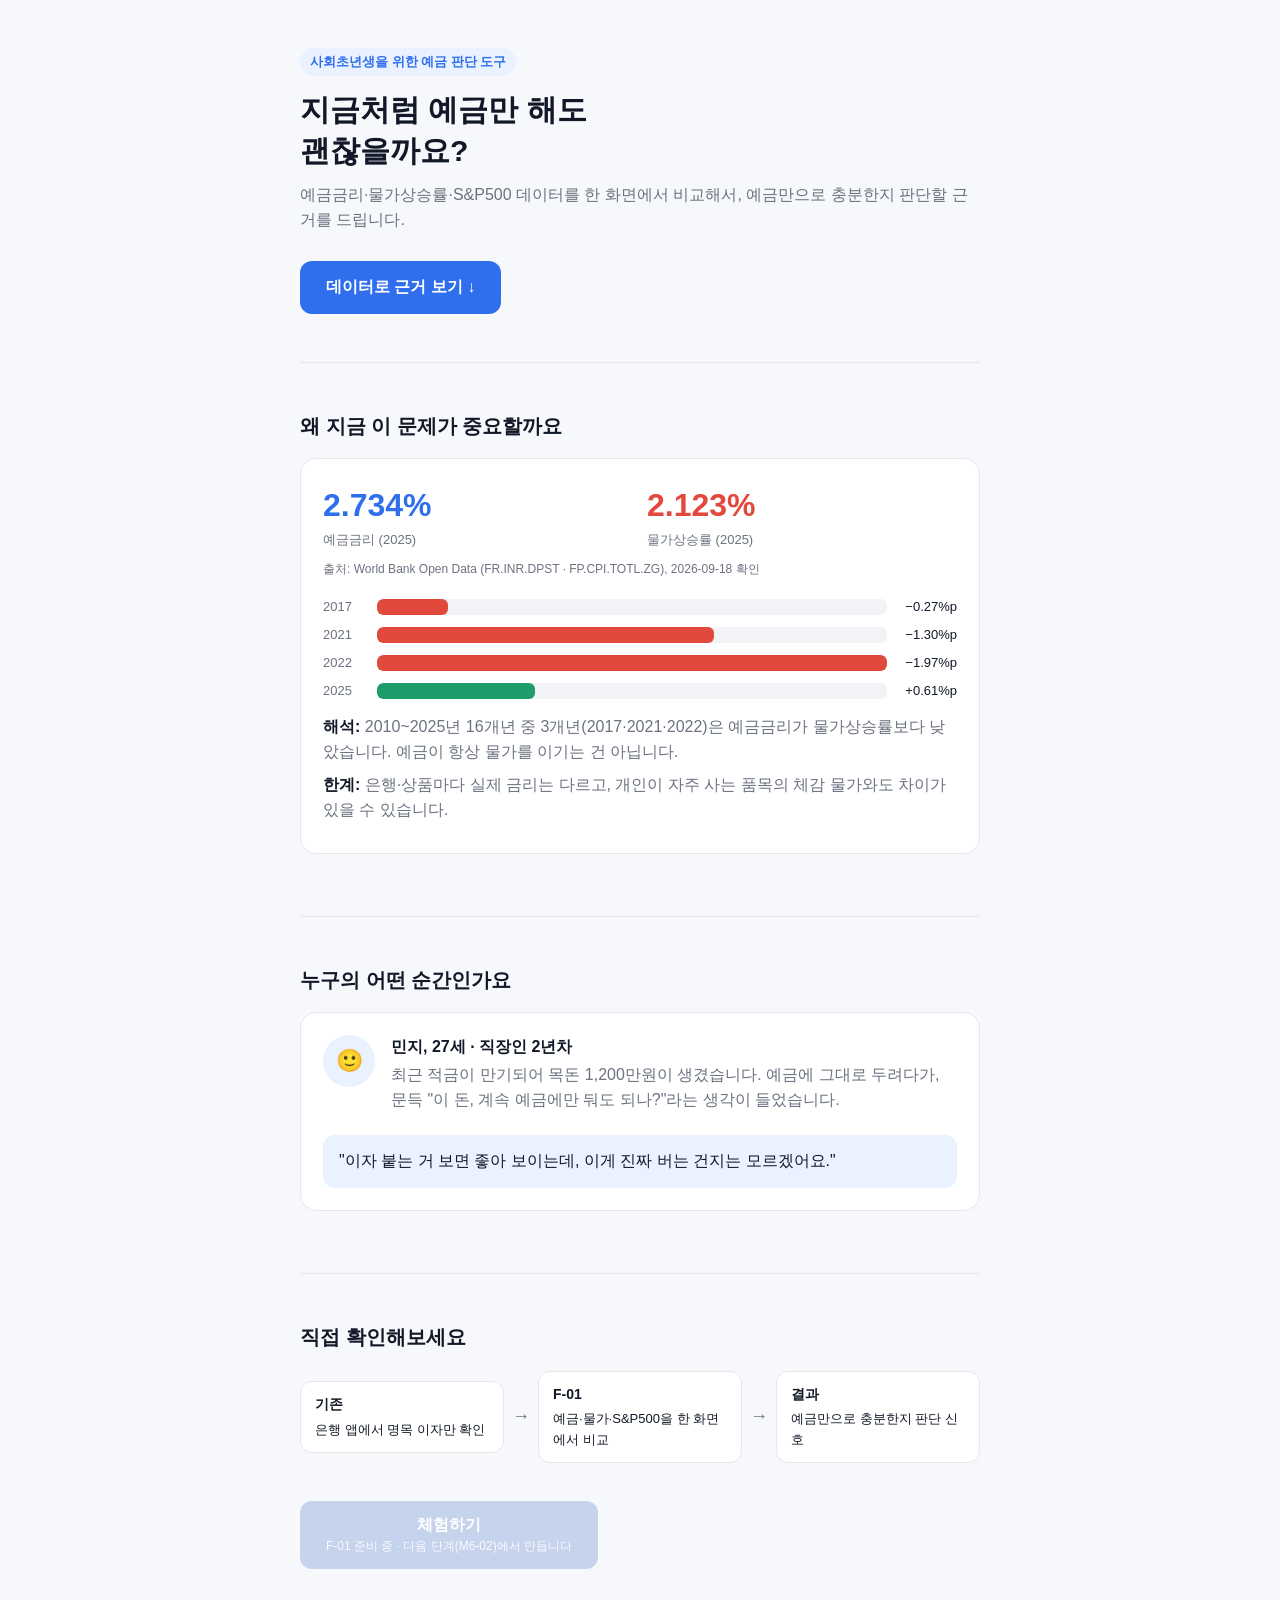
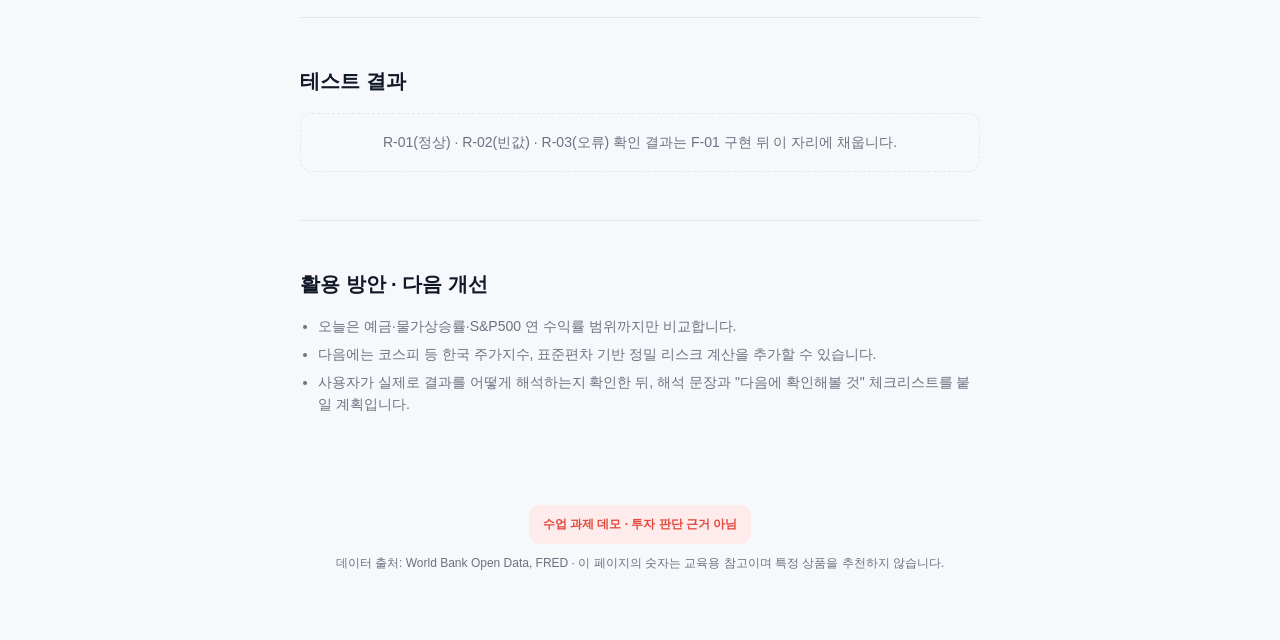
==== index.html @ dd611f6a "M6-01: 랜딩 index.html 추가" ====
<!DOCTYPE html>
<html lang="ko">
<head>
<meta charset="UTF-8">
<meta name="viewport" content="width=device-width, initial-scale=1.0">
<title>예금만으로 충분할까요?</title>
<style>
  :root{
    --bg:#f7f8fb; --card:#ffffff; --ink:#111827; --sub:#6b7280;
    --accent:#2f6fed; --accent-soft:#eaf1ff; --danger:#e2493d; --danger-soft:#fdeceb;
    --ok:#1c9d6b; --ok-soft:#e7f7f0; --line:#e5e7eb;
  }
  *{box-sizing:border-box;}
  body{
    margin:0; background:var(--bg); color:var(--ink);
    font-family:-apple-system,BlinkMacSystemFont,"Segoe UI","Apple SD Gothic Neo","Malgun Gothic",sans-serif;
    line-height:1.55;
  }
  .wrap{max-width:720px; margin:0 auto; padding:0 20px;}
  section{padding:48px 0;}
  section + section{border-top:1px solid var(--line);}
  h1{font-size:30px; line-height:1.35; margin:0 0 12px;}
  h2{font-size:20px; margin:0 0 16px;}
  p{color:var(--sub); margin:0 0 8px;}
  .tag{display:inline-block; font-size:13px; color:var(--accent); background:var(--accent-soft); padding:4px 10px; border-radius:999px; margin-bottom:14px; font-weight:600;}
  .cta{
    display:inline-block; margin-top:20px; padding:14px 26px; font-size:16px; font-weight:700;
    background:var(--accent); color:#fff; border-radius:12px; text-decoration:none; border:none; cursor:pointer;
  }
  .cta[disabled], .cta.disabled{background:#c6d3ec; cursor:not-allowed;}
  .cta small{display:block; font-weight:400; font-size:12px; margin-top:2px; opacity:.9;}

  .card{background:var(--card); border:1px solid var(--line); border-radius:16px; padding:22px; margin-bottom:14px;}
  .stat-row{display:flex; gap:14px; flex-wrap:wrap;}
  .stat{flex:1; min-width:150px;}
  .stat .num{font-size:32px; font-weight:800;}
  .stat .num.d1{color:var(--accent);}
  .stat .num.d2{color:var(--danger);}
  .stat .lbl{font-size:13px; color:var(--sub);}
  .src{font-size:12px; color:var(--sub); margin-top:10px;}

  .bars{margin-top:18px;}
  .bar-row{display:flex; align-items:center; gap:10px; margin-bottom:8px; font-size:13px;}
  .bar-row .yr{width:44px; color:var(--sub); flex-shrink:0;}
  .bar-track{flex:1; background:#f1f3f6; border-radius:6px; height:16px; position:relative; overflow:hidden;}
  .bar-fill{height:100%; border-radius:6px;}
  .bar-fill.pos{background:var(--ok);}
  .bar-fill.neg{background:var(--danger);}
  .bar-val{width:60px; text-align:right; flex-shrink:0; font-variant-numeric:tabular-nums;}

  .persona{display:flex; gap:16px; align-items:flex-start;}
  .avatar{width:52px; height:52px; border-radius:50%; background:var(--accent-soft); display:flex; align-items:center; justify-content:center; font-size:22px; flex-shrink:0;}
  .quote{font-style:normal; color:var(--ink); background:var(--accent-soft); border-radius:12px; padding:14px 16px; margin:14px 0 0;}

  .flow{display:flex; align-items:center; gap:8px; flex-wrap:wrap; margin:18px 0;}
  .flow .step{background:var(--card); border:1px solid var(--line); border-radius:12px; padding:12px 14px; font-size:13px; flex:1; min-width:150px;}
  .flow .step b{display:block; font-size:14px; margin-bottom:4px;}
  .flow .arrow{color:var(--sub); font-size:18px;}

  .placeholder{border:1px dashed var(--line); border-radius:12px; padding:18px; color:var(--sub); font-size:14px; text-align:center;}

  .next-list{padding-left:18px; color:var(--sub); font-size:14px;}
  .next-list li{margin-bottom:6px;}

  footer{padding:28px 0 60px; font-size:12px; color:var(--sub); text-align:center;}
  footer .notice{background:var(--danger-soft); color:var(--danger); border-radius:10px; padding:10px 14px; display:inline-block; margin-bottom:10px; font-weight:600;}
</style>
</head>
<body>

<div class="wrap">

  <!-- ① 한 줄 소개 -->
  <section>
    <span class="tag">사회초년생을 위한 예금 판단 도구</span>
    <h1>지금처럼 예금만 해도<br>괜찮을까요?</h1>
    <p>예금금리·물가상승률·S&amp;P500 데이터를 한 화면에서 비교해서, 예금만으로 충분한지 판단할 근거를 드립니다.</p>
    <a href="#action" class="cta">데이터로 근거 보기 ↓</a>
  </section>

  <!-- ② 데이터로 본 문제 -->
  <section>
    <h2>왜 지금 이 문제가 중요할까요</h2>
    <div class="card">
      <div class="stat-row">
        <div class="stat">
          <div class="num d1">2.734%</div>
          <div class="lbl">예금금리 (2025)</div>
        </div>
        <div class="stat">
          <div class="num d2">2.123%</div>
          <div class="lbl">물가상승률 (2025)</div>
        </div>
      </div>
      <div class="src">출처: World Bank Open Data (FR.INR.DPST · FP.CPI.TOTL.ZG), 2026-09-18 확인</div>

      <div class="bars">
        <div class="bar-row">
          <div class="yr">2017</div>
          <div class="bar-track"><div class="bar-fill neg" style="width:14%"></div></div>
          <div class="bar-val">−0.27%p</div>
        </div>
        <div class="bar-row">
          <div class="yr">2021</div>
          <div class="bar-track"><div class="bar-fill neg" style="width:66%"></div></div>
          <div class="bar-val">−1.30%p</div>
        </div>
        <div class="bar-row">
          <div class="yr">2022</div>
          <div class="bar-track"><div class="bar-fill neg" style="width:100%"></div></div>
          <div class="bar-val">−1.97%p</div>
        </div>
        <div class="bar-row">
          <div class="yr">2025</div>
          <div class="bar-track"><div class="bar-fill pos" style="width:31%"></div></div>
          <div class="bar-val">+0.61%p</div>
        </div>
      </div>
      <p style="margin-top:14px;"><b style="color:var(--ink);">해석:</b> 2010~2025년 16개년 중 3개년(2017·2021·2022)은 예금금리가 물가상승률보다 낮았습니다. 예금이 항상 물가를 이기는 건 아닙니다.</p>
      <p><b style="color:var(--ink);">한계:</b> 은행·상품마다 실제 금리는 다르고, 개인이 자주 사는 품목의 체감 물가와도 차이가 있을 수 있습니다.</p>
    </div>
  </section>

  <!-- ③ 누구의 어떤 순간 -->
  <section>
    <h2>누구의 어떤 순간인가요</h2>
    <div class="card">
      <div class="persona">
        <div class="avatar">🙂</div>
        <div>
          <b>민지, 27세 · 직장인 2년차</b>
          <p style="margin-top:4px;">최근 적금이 만기되어 목돈 1,200만원이 생겼습니다. 예금에 그대로 두려다가, 문득 "이 돈, 계속 예금에만 둬도 되나?"라는 생각이 들었습니다.</p>
        </div>
      </div>
      <div class="quote">"이자 붙는 거 보면 좋아 보이는데, 이게 진짜 버는 건지는 모르겠어요."</div>
    </div>
  </section>

  <!-- ④ F-01 시연 -->
  <section id="action">
    <h2>직접 확인해보세요</h2>
    <div class="flow">
      <div class="step"><b>기존</b>은행 앱에서 명목 이자만 확인</div>
      <span class="arrow">→</span>
      <div class="step"><b>F-01</b>예금·물가·S&amp;P500을 한 화면에서 비교</div>
      <span class="arrow">→</span>
      <div class="step"><b>결과</b>예금만으로 충분한지 판단 신호</div>
    </div>
    <button class="cta disabled" disabled>체험하기 <small>F-01 준비 중 · 다음 단계(M6-02)에서 만듭니다</small></button>
  </section>

  <!-- ⑤ 테스트 결과 자리 -->
  <section>
    <h2>테스트 결과</h2>
    <div class="placeholder">R-01(정상) · R-02(빈값) · R-03(오류) 확인 결과는 F-01 구현 뒤 이 자리에 채웁니다.</div>
  </section>

  <!-- ⑥ 활용 방안 · 다음 개선 -->
  <section>
    <h2>활용 방안 · 다음 개선</h2>
    <ul class="next-list">
      <li>오늘은 예금·물가상승률·S&amp;P500 연 수익률 범위까지만 비교합니다.</li>
      <li>다음에는 코스피 등 한국 주가지수, 표준편차 기반 정밀 리스크 계산을 추가할 수 있습니다.</li>
      <li>사용자가 실제로 결과를 어떻게 해석하는지 확인한 뒤, 해석 문장과 "다음에 확인해볼 것" 체크리스트를 붙일 계획입니다.</li>
    </ul>
  </section>

  <footer>
    <div class="notice">수업 과제 데모 · 투자 판단 근거 아님</div>
    <p>데이터 출처: World Bank Open Data, FRED · 이 페이지의 숫자는 교육용 참고이며 특정 상품을 추천하지 않습니다.</p>
  </footer>

</div>
</body>
</html>
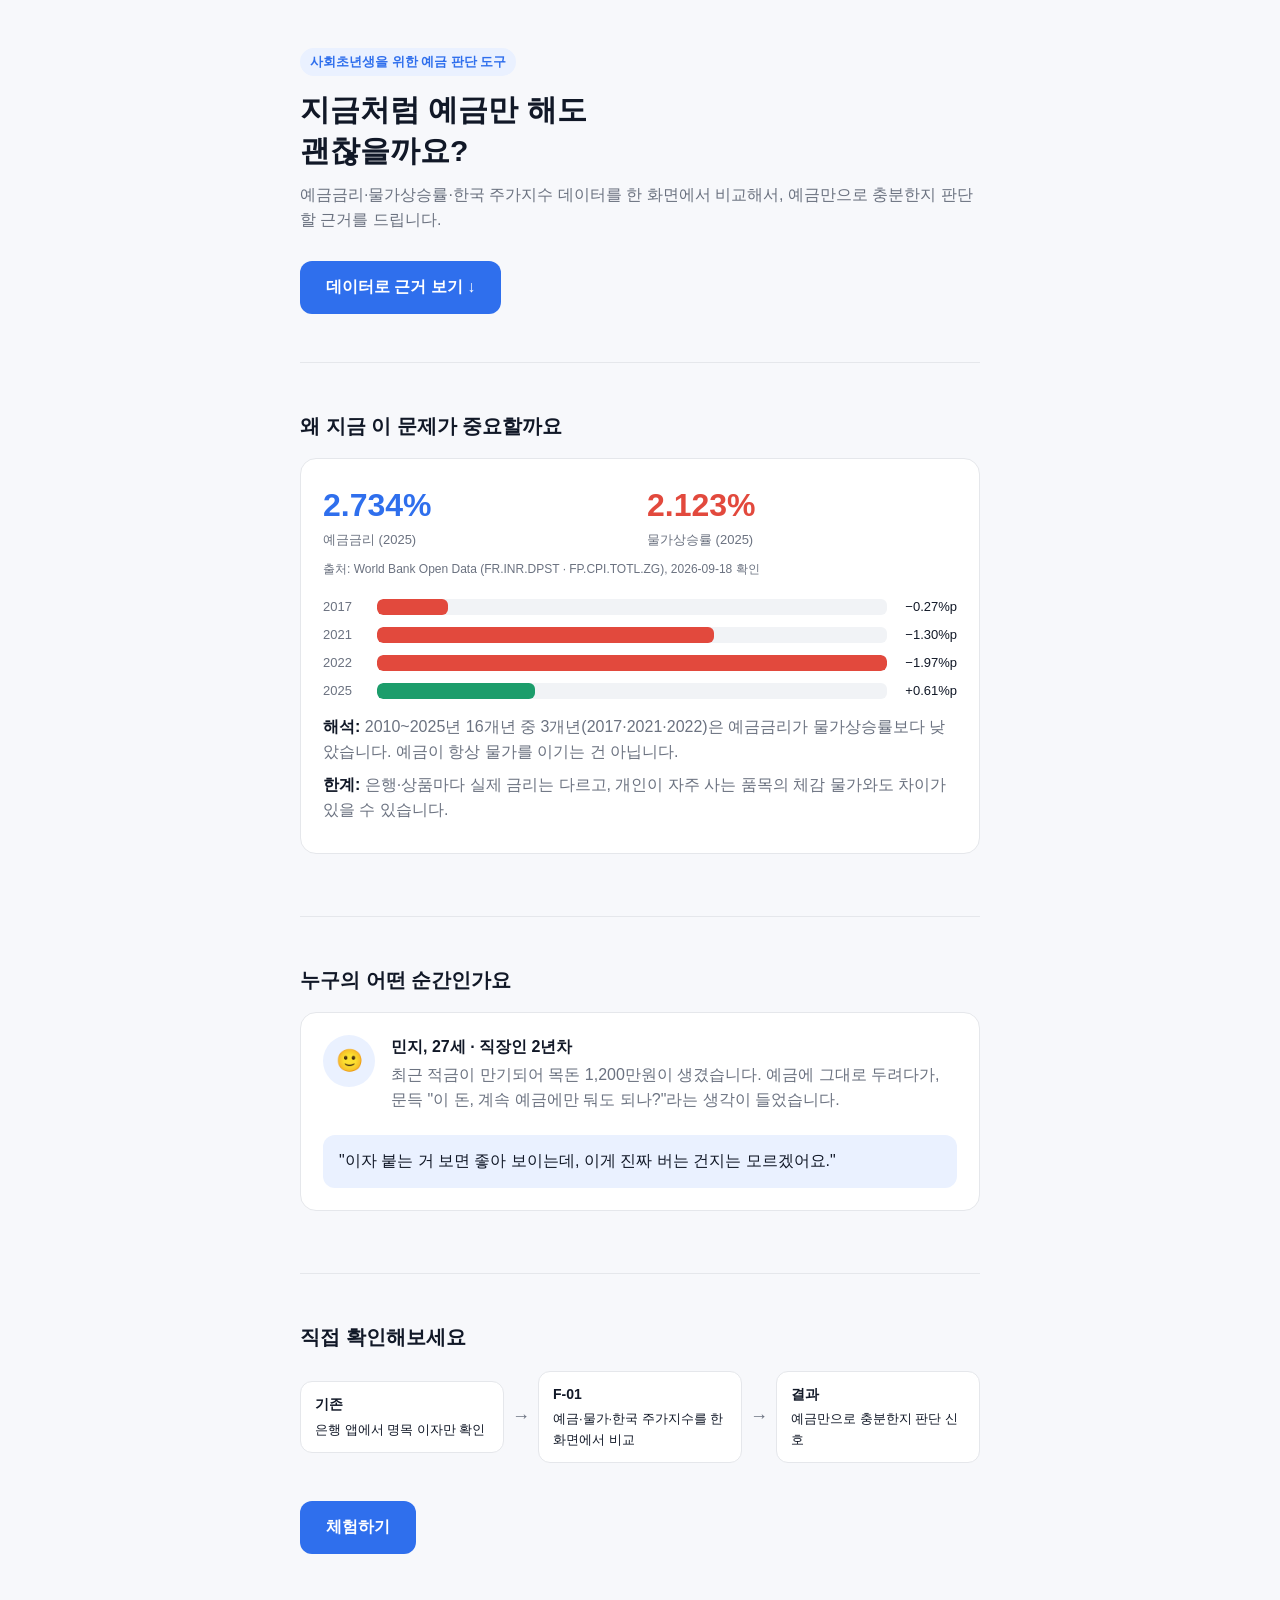
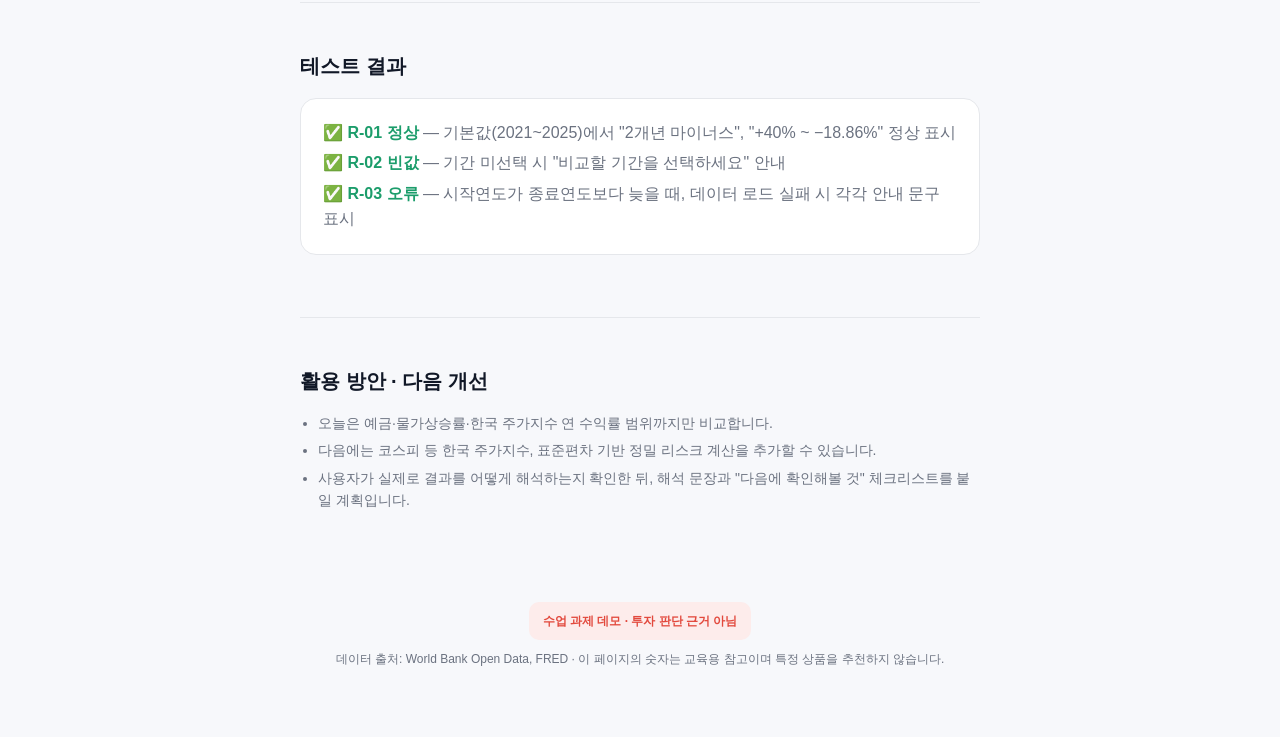
==== commit 14a44b3b: "M6-02: F-01 구현(예금/물가/한국 주가지수 비교) - R-01/R-02/R-03 테스트 통과, S&P500을 라이선스 문제로 OECD 한국 주가지수로 교체" ====
--- a/index.html
+++ b/index.html
@@ -74,7 +74,7 @@
   <section>
     <span class="tag">사회초년생을 위한 예금 판단 도구</span>
     <h1>지금처럼 예금만 해도<br>괜찮을까요?</h1>
-    <p>예금금리·물가상승률·S&amp;P500 데이터를 한 화면에서 비교해서, 예금만으로 충분한지 판단할 근거를 드립니다.</p>
+    <p>예금금리·물가상승률·한국 주가지수 데이터를 한 화면에서 비교해서, 예금만으로 충분한지 판단할 근거를 드립니다.</p>
     <a href="#action" class="cta">데이터로 근거 보기 ↓</a>
   </section>
 
@@ -142,24 +142,28 @@
     <div class="flow">
       <div class="step"><b>기존</b>은행 앱에서 명목 이자만 확인</div>
       <span class="arrow">→</span>
-      <div class="step"><b>F-01</b>예금·물가·S&amp;P500을 한 화면에서 비교</div>
+      <div class="step"><b>F-01</b>예금·물가·한국 주가지수를 한 화면에서 비교</div>
       <span class="arrow">→</span>
       <div class="step"><b>결과</b>예금만으로 충분한지 판단 신호</div>
     </div>
-    <button class="cta disabled" disabled>체험하기 <small>F-01 준비 중 · 다음 단계(M6-02)에서 만듭니다</small></button>
+    <a href="./app.html" class="cta">체험하기</a>
   </section>
 
   <!-- ⑤ 테스트 결과 자리 -->
   <section>
     <h2>테스트 결과</h2>
-    <div class="placeholder">R-01(정상) · R-02(빈값) · R-03(오류) 확인 결과는 F-01 구현 뒤 이 자리에 채웁니다.</div>
+    <div class="card">
+      <p style="margin:0 0 6px;"><b style="color:var(--ok);">✅ R-01 정상</b> — 기본값(2021~2025)에서 "2개년 마이너스", "+40% ~ −18.86%" 정상 표시</p>
+      <p style="margin:0 0 6px;"><b style="color:var(--ok);">✅ R-02 빈값</b> — 기간 미선택 시 "비교할 기간을 선택하세요" 안내</p>
+      <p style="margin:0;"><b style="color:var(--ok);">✅ R-03 오류</b> — 시작연도가 종료연도보다 늦을 때, 데이터 로드 실패 시 각각 안내 문구 표시</p>
+    </div>
   </section>
 
   <!-- ⑥ 활용 방안 · 다음 개선 -->
   <section>
     <h2>활용 방안 · 다음 개선</h2>
     <ul class="next-list">
-      <li>오늘은 예금·물가상승률·S&amp;P500 연 수익률 범위까지만 비교합니다.</li>
+      <li>오늘은 예금·물가상승률·한국 주가지수 연 수익률 범위까지만 비교합니다.</li>
       <li>다음에는 코스피 등 한국 주가지수, 표준편차 기반 정밀 리스크 계산을 추가할 수 있습니다.</li>
       <li>사용자가 실제로 결과를 어떻게 해석하는지 확인한 뒤, 해석 문장과 "다음에 확인해볼 것" 체크리스트를 붙일 계획입니다.</li>
     </ul>
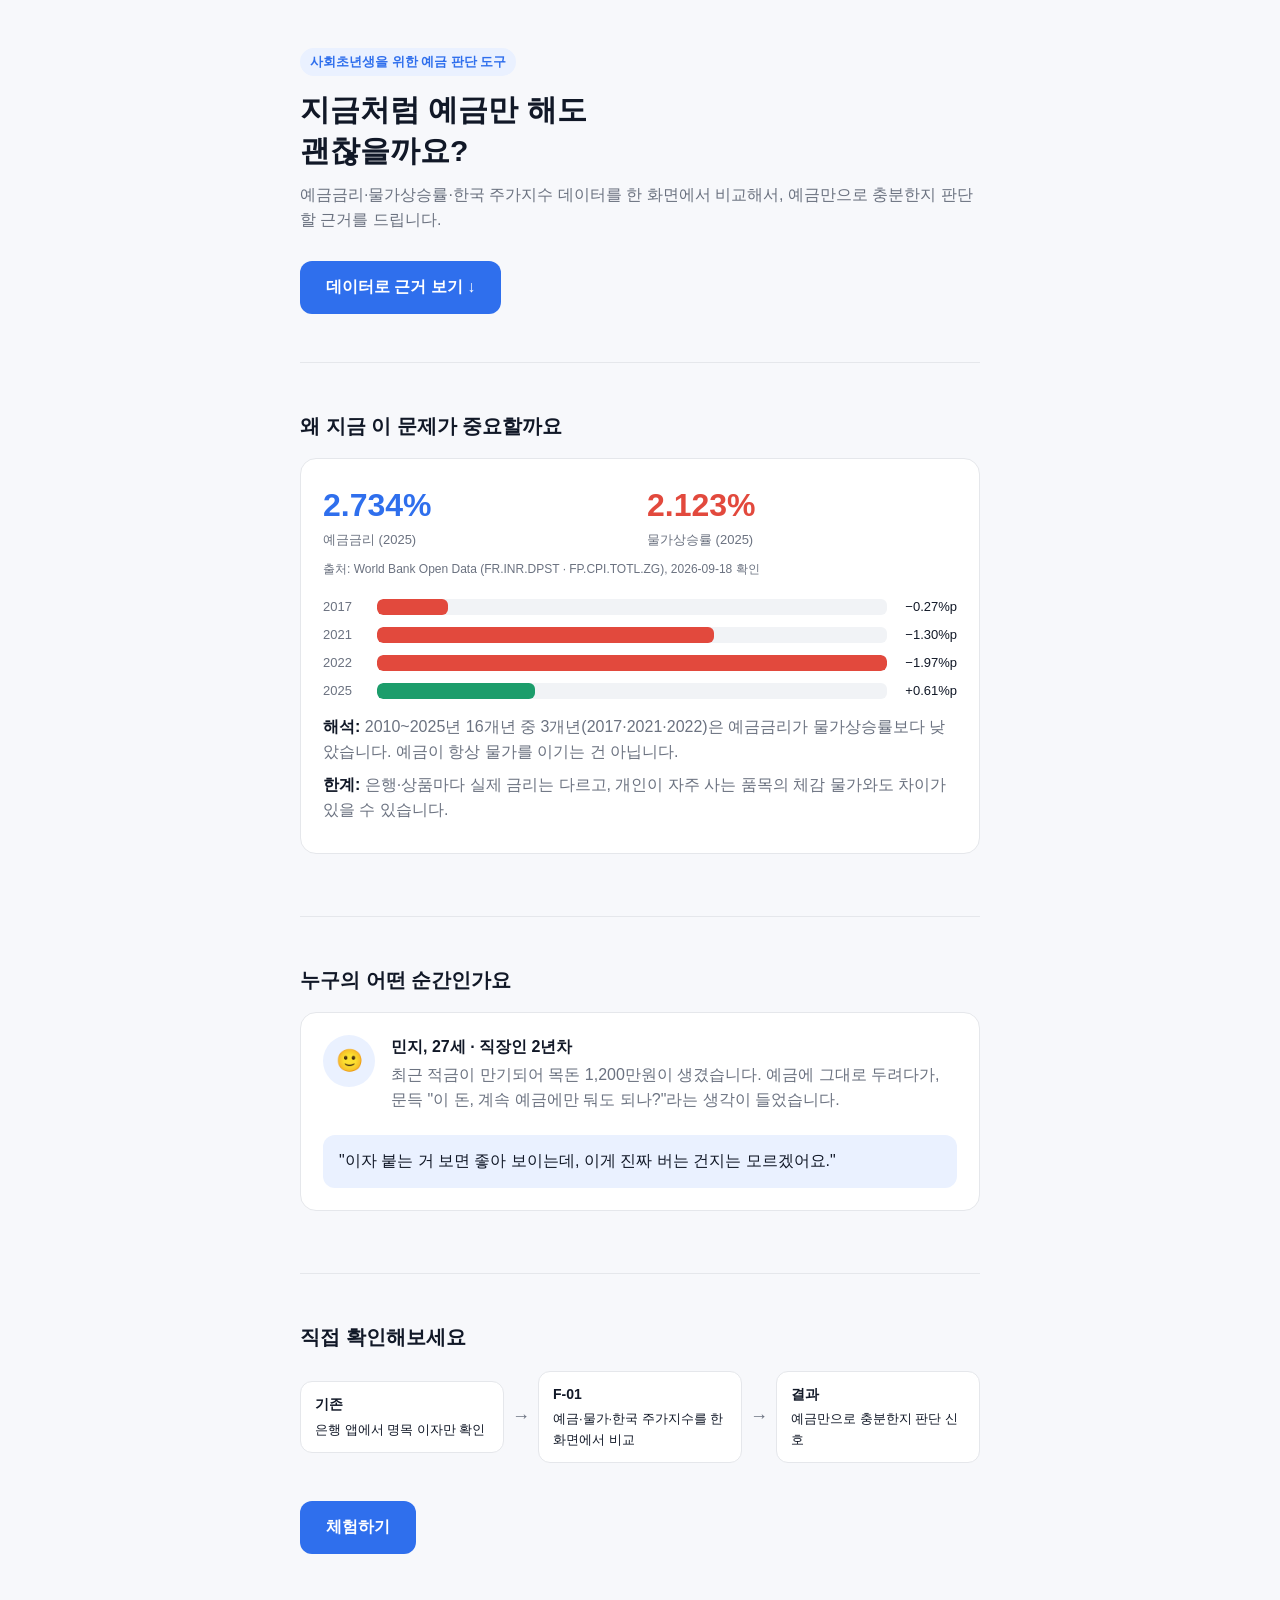
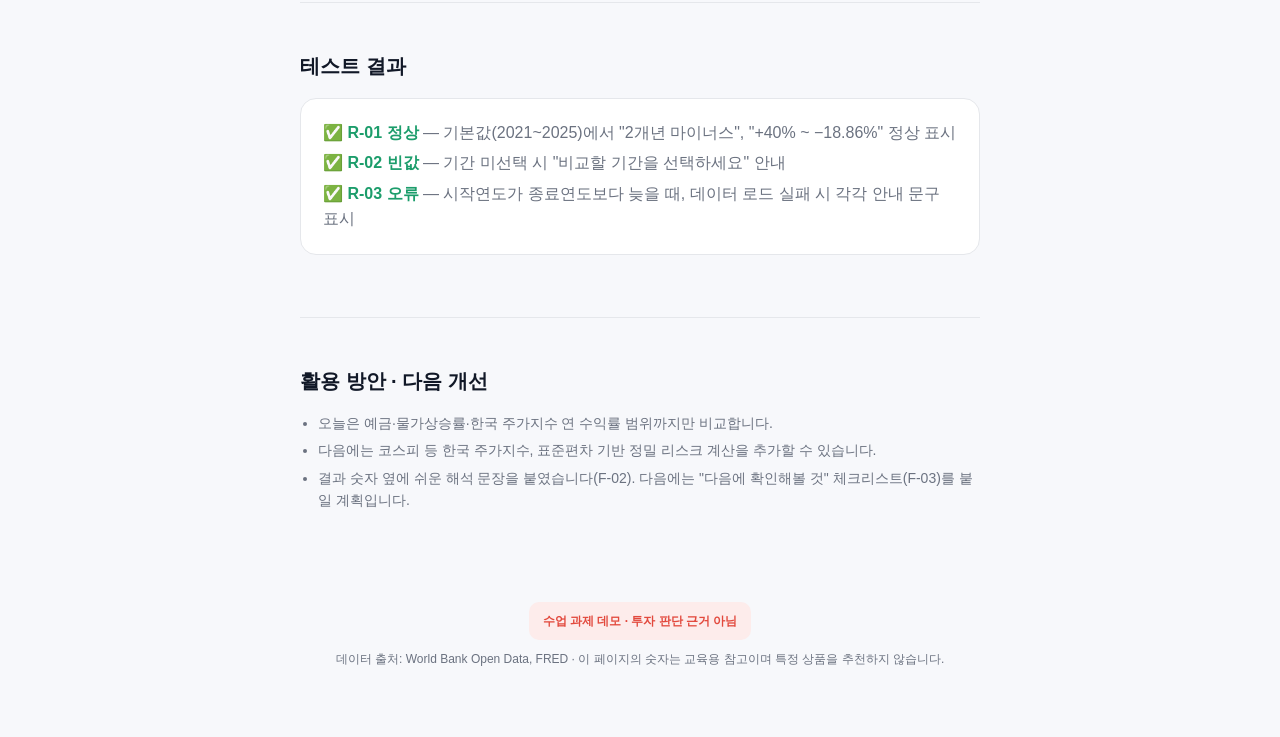
==== commit 98e5d0fb: "F-02: 결과 해석 문장 추가로 계산 결과를 더 직관적으로" ====
--- a/index.html
+++ b/index.html
@@ -165,7 +165,7 @@
     <ul class="next-list">
       <li>오늘은 예금·물가상승률·한국 주가지수 연 수익률 범위까지만 비교합니다.</li>
       <li>다음에는 코스피 등 한국 주가지수, 표준편차 기반 정밀 리스크 계산을 추가할 수 있습니다.</li>
-      <li>사용자가 실제로 결과를 어떻게 해석하는지 확인한 뒤, 해석 문장과 "다음에 확인해볼 것" 체크리스트를 붙일 계획입니다.</li>
+      <li>결과 숫자 옆에 쉬운 해석 문장을 붙였습니다(F-02). 다음에는 "다음에 확인해볼 것" 체크리스트(F-03)를 붙일 계획입니다.</li>
     </ul>
   </section>
 
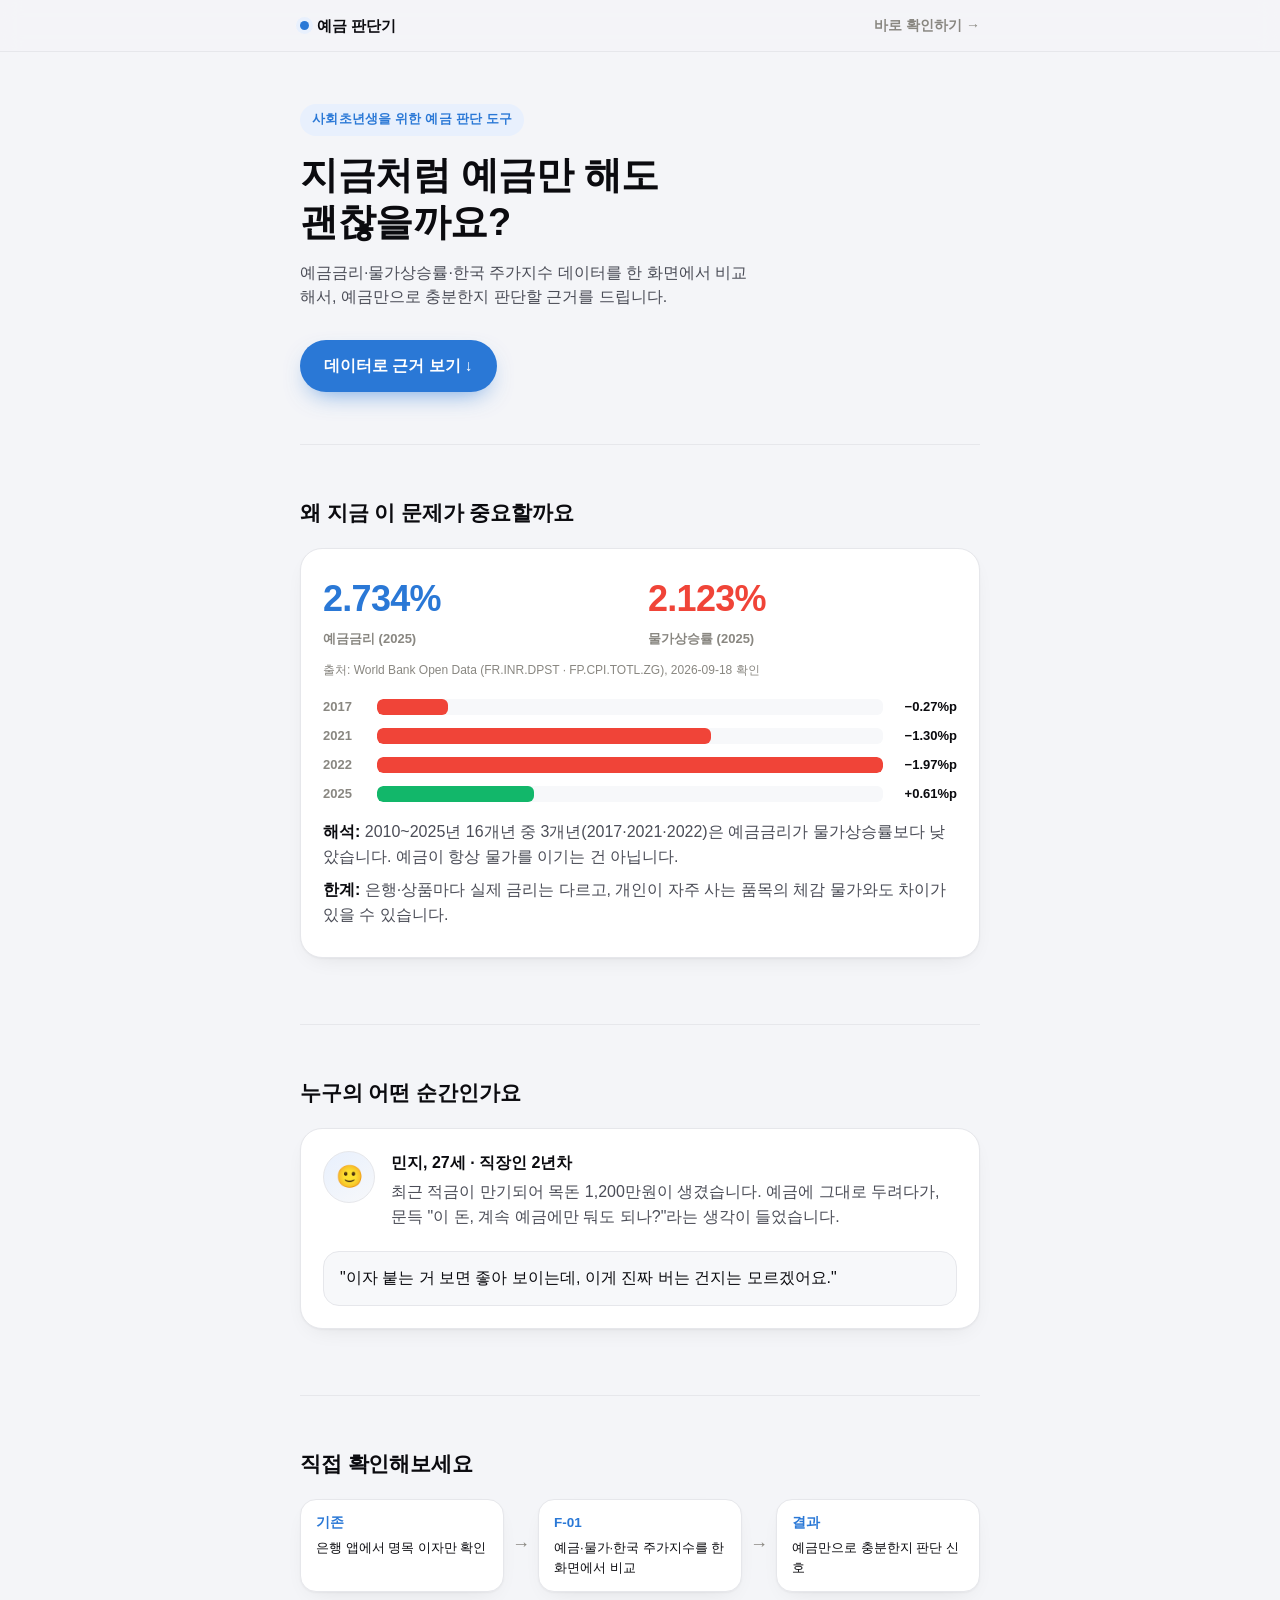
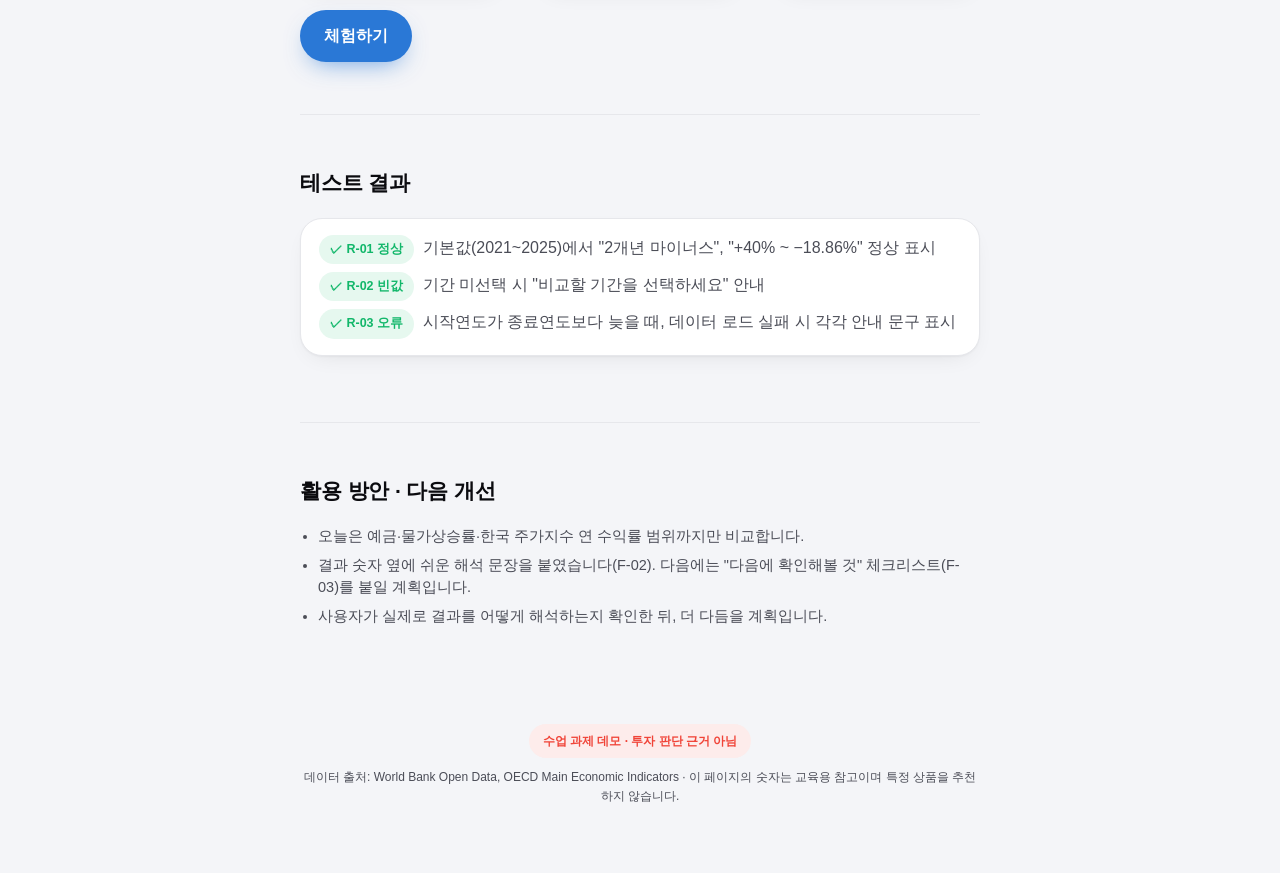
==== commit 9f23a2eb: "UI 리프레시: 다크모드·카운트업·상태배지·기간 프리셋 칩, 디자인 토큰(style.css) 분리" ====
--- a/index.html
+++ b/index.html
@@ -4,78 +4,25 @@
 <meta charset="UTF-8">
 <meta name="viewport" content="width=device-width, initial-scale=1.0">
 <title>예금만으로 충분할까요?</title>
-<style>
-  :root{
-    --bg:#f7f8fb; --card:#ffffff; --ink:#111827; --sub:#6b7280;
-    --accent:#2f6fed; --accent-soft:#eaf1ff; --danger:#e2493d; --danger-soft:#fdeceb;
-    --ok:#1c9d6b; --ok-soft:#e7f7f0; --line:#e5e7eb;
-  }
-  *{box-sizing:border-box;}
-  body{
-    margin:0; background:var(--bg); color:var(--ink);
-    font-family:-apple-system,BlinkMacSystemFont,"Segoe UI","Apple SD Gothic Neo","Malgun Gothic",sans-serif;
-    line-height:1.55;
-  }
-  .wrap{max-width:720px; margin:0 auto; padding:0 20px;}
-  section{padding:48px 0;}
-  section + section{border-top:1px solid var(--line);}
-  h1{font-size:30px; line-height:1.35; margin:0 0 12px;}
-  h2{font-size:20px; margin:0 0 16px;}
-  p{color:var(--sub); margin:0 0 8px;}
-  .tag{display:inline-block; font-size:13px; color:var(--accent); background:var(--accent-soft); padding:4px 10px; border-radius:999px; margin-bottom:14px; font-weight:600;}
-  .cta{
-    display:inline-block; margin-top:20px; padding:14px 26px; font-size:16px; font-weight:700;
-    background:var(--accent); color:#fff; border-radius:12px; text-decoration:none; border:none; cursor:pointer;
-  }
-  .cta[disabled], .cta.disabled{background:#c6d3ec; cursor:not-allowed;}
-  .cta small{display:block; font-weight:400; font-size:12px; margin-top:2px; opacity:.9;}
-
-  .card{background:var(--card); border:1px solid var(--line); border-radius:16px; padding:22px; margin-bottom:14px;}
-  .stat-row{display:flex; gap:14px; flex-wrap:wrap;}
-  .stat{flex:1; min-width:150px;}
-  .stat .num{font-size:32px; font-weight:800;}
-  .stat .num.d1{color:var(--accent);}
-  .stat .num.d2{color:var(--danger);}
-  .stat .lbl{font-size:13px; color:var(--sub);}
-  .src{font-size:12px; color:var(--sub); margin-top:10px;}
-
-  .bars{margin-top:18px;}
-  .bar-row{display:flex; align-items:center; gap:10px; margin-bottom:8px; font-size:13px;}
-  .bar-row .yr{width:44px; color:var(--sub); flex-shrink:0;}
-  .bar-track{flex:1; background:#f1f3f6; border-radius:6px; height:16px; position:relative; overflow:hidden;}
-  .bar-fill{height:100%; border-radius:6px;}
-  .bar-fill.pos{background:var(--ok);}
-  .bar-fill.neg{background:var(--danger);}
-  .bar-val{width:60px; text-align:right; flex-shrink:0; font-variant-numeric:tabular-nums;}
-
-  .persona{display:flex; gap:16px; align-items:flex-start;}
-  .avatar{width:52px; height:52px; border-radius:50%; background:var(--accent-soft); display:flex; align-items:center; justify-content:center; font-size:22px; flex-shrink:0;}
-  .quote{font-style:normal; color:var(--ink); background:var(--accent-soft); border-radius:12px; padding:14px 16px; margin:14px 0 0;}
-
-  .flow{display:flex; align-items:center; gap:8px; flex-wrap:wrap; margin:18px 0;}
-  .flow .step{background:var(--card); border:1px solid var(--line); border-radius:12px; padding:12px 14px; font-size:13px; flex:1; min-width:150px;}
-  .flow .step b{display:block; font-size:14px; margin-bottom:4px;}
-  .flow .arrow{color:var(--sub); font-size:18px;}
-
-  .placeholder{border:1px dashed var(--line); border-radius:12px; padding:18px; color:var(--sub); font-size:14px; text-align:center;}
-
-  .next-list{padding-left:18px; color:var(--sub); font-size:14px;}
-  .next-list li{margin-bottom:6px;}
-
-  footer{padding:28px 0 60px; font-size:12px; color:var(--sub); text-align:center;}
-  footer .notice{background:var(--danger-soft); color:var(--danger); border-radius:10px; padding:10px 14px; display:inline-block; margin-bottom:10px; font-weight:600;}
-</style>
+<link rel="stylesheet" href="./style.css?v=4">
 </head>
 <body>
+
+<div class="topbar">
+  <div class="topbar-inner">
+    <span class="brand-mark"><span class="brand-dot"></span>예금 판단기</span>
+    <a href="./app.html" class="back-link">바로 확인하기 →</a>
+  </div>
+</div>
 
 <div class="wrap">
 
   <!-- ① 한 줄 소개 -->
-  <section>
-    <span class="tag">사회초년생을 위한 예금 판단 도구</span>
+  <section class="reveal">
+    <span class="eyebrow">사회초년생을 위한 예금 판단 도구</span>
     <h1>지금처럼 예금만 해도<br>괜찮을까요?</h1>
-    <p>예금금리·물가상승률·한국 주가지수 데이터를 한 화면에서 비교해서, 예금만으로 충분한지 판단할 근거를 드립니다.</p>
-    <a href="#action" class="cta">데이터로 근거 보기 ↓</a>
+    <p class="lede">예금금리·물가상승률·한국 주가지수 데이터를 한 화면에서 비교해서, 예금만으로 충분한지 판단할 근거를 드립니다.</p>
+    <a href="#action" class="btn btn-primary" style="margin-top:22px;">데이터로 근거 보기 ↓</a>
   </section>
 
   <!-- ② 데이터로 본 문제 -->
@@ -84,11 +31,11 @@
     <div class="card">
       <div class="stat-row">
         <div class="stat">
-          <div class="num d1">2.734%</div>
+          <div class="num brand tabular">2.734%</div>
           <div class="lbl">예금금리 (2025)</div>
         </div>
         <div class="stat">
-          <div class="num d2">2.123%</div>
+          <div class="num bad tabular">2.123%</div>
           <div class="lbl">물가상승률 (2025)</div>
         </div>
       </div>
@@ -116,7 +63,7 @@
           <div class="bar-val">+0.61%p</div>
         </div>
       </div>
-      <p style="margin-top:14px;"><b style="color:var(--ink);">해석:</b> 2010~2025년 16개년 중 3개년(2017·2021·2022)은 예금금리가 물가상승률보다 낮았습니다. 예금이 항상 물가를 이기는 건 아닙니다.</p>
+      <p style="margin-top:16px;"><b style="color:var(--ink);">해석:</b> 2010~2025년 16개년 중 3개년(2017·2021·2022)은 예금금리가 물가상승률보다 낮았습니다. 예금이 항상 물가를 이기는 건 아닙니다.</p>
       <p><b style="color:var(--ink);">한계:</b> 은행·상품마다 실제 금리는 다르고, 개인이 자주 사는 품목의 체감 물가와도 차이가 있을 수 있습니다.</p>
     </div>
   </section>
@@ -146,16 +93,16 @@
       <span class="arrow">→</span>
       <div class="step"><b>결과</b>예금만으로 충분한지 판단 신호</div>
     </div>
-    <a href="./app.html" class="cta">체험하기</a>
+    <a href="./app.html" class="btn btn-primary">체험하기</a>
   </section>
 
-  <!-- ⑤ 테스트 결과 자리 -->
+  <!-- ⑤ 테스트 결과 -->
   <section>
     <h2>테스트 결과</h2>
-    <div class="card">
-      <p style="margin:0 0 6px;"><b style="color:var(--ok);">✅ R-01 정상</b> — 기본값(2021~2025)에서 "2개년 마이너스", "+40% ~ −18.86%" 정상 표시</p>
-      <p style="margin:0 0 6px;"><b style="color:var(--ok);">✅ R-02 빈값</b> — 기간 미선택 시 "비교할 기간을 선택하세요" 안내</p>
-      <p style="margin:0;"><b style="color:var(--ok);">✅ R-03 오류</b> — 시작연도가 종료연도보다 늦을 때, 데이터 로드 실패 시 각각 안내 문구 표시</p>
+    <div class="card card-tight">
+      <p style="margin:0 0 8px;"><span class="badge badge-good">✓ R-01 정상</span> &nbsp;기본값(2021~2025)에서 "2개년 마이너스", "+40% ~ −18.86%" 정상 표시</p>
+      <p style="margin:0 0 8px;"><span class="badge badge-good">✓ R-02 빈값</span> &nbsp;기간 미선택 시 "비교할 기간을 선택하세요" 안내</p>
+      <p style="margin:0;"><span class="badge badge-good">✓ R-03 오류</span> &nbsp;시작연도가 종료연도보다 늦을 때, 데이터 로드 실패 시 각각 안내 문구 표시</p>
     </div>
   </section>
 
@@ -164,16 +111,22 @@
     <h2>활용 방안 · 다음 개선</h2>
     <ul class="next-list">
       <li>오늘은 예금·물가상승률·한국 주가지수 연 수익률 범위까지만 비교합니다.</li>
-      <li>다음에는 코스피 등 한국 주가지수, 표준편차 기반 정밀 리스크 계산을 추가할 수 있습니다.</li>
       <li>결과 숫자 옆에 쉬운 해석 문장을 붙였습니다(F-02). 다음에는 "다음에 확인해볼 것" 체크리스트(F-03)를 붙일 계획입니다.</li>
+      <li>사용자가 실제로 결과를 어떻게 해석하는지 확인한 뒤, 더 다듬을 계획입니다.</li>
     </ul>
   </section>
 
   <footer>
     <div class="notice">수업 과제 데모 · 투자 판단 근거 아님</div>
-    <p>데이터 출처: World Bank Open Data, FRED · 이 페이지의 숫자는 교육용 참고이며 특정 상품을 추천하지 않습니다.</p>
+    <p>데이터 출처: World Bank Open Data, OECD Main Economic Indicators · 이 페이지의 숫자는 교육용 참고이며 특정 상품을 추천하지 않습니다.</p>
   </footer>
 
 </div>
+
+<script>
+document.querySelectorAll('section').forEach(function(el, i){
+  el.style.animationDelay = (i * 0.05) + 's';
+});
+</script>
 </body>
 </html>
--- a/style.css
+++ b/style.css
@@ -0,0 +1,152 @@
+/* 디자인 토큰 — Robinhood/토스류 핀테크 앱과 게임 스탯카드의 원칙(큰 숫자·타이트한 타이포·다크모드·카운트업)만 참고, 로고·이미지·문구는 복제하지 않음 */
+:root{
+  color-scheme: light;
+  --bg:#f4f5f8; --surface:#ffffff; --surface-2:#f7f8fa;
+  --ink:#0b0b0f; --ink-2:#4b4d57; --muted:#898781;
+  --line:#e6e7eb; --ring:rgba(11,11,15,.08);
+
+  --brand:#2a78d6; --brand-ink:#ffffff; --brand-soft:#e8f0fd;
+  --good:#12b76a; --good-soft:#e6f8ef;
+  --bad:#f04438; --bad-soft:#fdeceb;
+  --warn:#eda100; --warn-soft:#fff6e0;
+
+  --series-1:#2a78d6; --series-2:#eb6834; --series-3:#1baf7a;
+  --baseline:#c3c2b7; --gridline:#e1e0d9;
+
+  --radius-sm:10px; --radius-md:16px; --radius-lg:22px; --radius-pill:999px;
+  --sp-1:4px; --sp-2:8px; --sp-3:12px; --sp-4:16px; --sp-5:20px; --sp-6:24px; --sp-8:32px; --sp-12:48px;
+  --shadow-card:0 1px 2px rgba(16,17,20,.04), 0 8px 24px -12px rgba(16,17,20,.12);
+  --shadow-pop:0 12px 32px -8px rgba(16,17,20,.22);
+}
+@media (prefers-color-scheme: dark){
+  :root:not([data-theme="light"]){
+    color-scheme: dark;
+    --bg:#08090c; --surface:#15161b; --surface-2:#1b1c22;
+    --ink:#f5f5f7; --ink-2:#c6c7cf; --muted:#8f8f98;
+    --line:#25262e; --ring:rgba(255,255,255,.08);
+    --brand:#5b9cf0; --brand-ink:#0b0b0f; --brand-soft:#132238;
+    --good:#3ddc8f; --good-soft:#0f2a20;
+    --bad:#ff6b61; --bad-soft:#341412;
+    --warn:#ffc857; --warn-soft:#332609;
+    --series-1:#3987e5; --series-2:#ff8a5c; --series-3:#3ddc8f;
+    --baseline:#3a3b44; --gridline:#22232a;
+    --shadow-card:0 1px 2px rgba(0,0,0,.4), 0 8px 28px -10px rgba(0,0,0,.6);
+  }
+}
+
+*{box-sizing:border-box;}
+html,body{background:var(--bg);}
+body{
+  margin:0; color:var(--ink);
+  font-family:-apple-system,BlinkMacSystemFont,"Segoe UI","Apple SD Gothic Neo","Malgun Gothic",sans-serif;
+  line-height:1.55; -webkit-font-smoothing:antialiased;
+}
+.tabular{font-variant-numeric:tabular-nums;}
+
+/* 레이아웃 */
+.wrap{max-width:720px; margin:0 auto; padding:0 20px;}
+.topbar{
+  position:sticky; top:0; z-index:10; backdrop-filter:blur(10px);
+  background:color-mix(in srgb, var(--bg) 82%, transparent);
+  border-bottom:1px solid var(--line);
+}
+.topbar-inner{max-width:720px; margin:0 auto; padding:14px 20px; display:flex; align-items:center; justify-content:space-between;}
+.brand-mark{display:flex; align-items:center; gap:8px; font-weight:800; font-size:15px; text-decoration:none; color:var(--ink);}
+.brand-dot{width:9px; height:9px; border-radius:50%; background:var(--brand); box-shadow:0 0 0 4px var(--brand-soft);}
+.back-link{color:var(--muted); font-size:14px; text-decoration:none; font-weight:600;}
+.back-link:hover{color:var(--ink);}
+
+section{padding:52px 0;}
+section + section{border-top:1px solid var(--line);}
+.eyebrow{
+  display:inline-flex; align-items:center; gap:6px; font-size:12.5px; font-weight:700; letter-spacing:.02em;
+  color:var(--brand); background:var(--brand-soft); padding:6px 12px; border-radius:var(--radius-pill); margin-bottom:16px;
+}
+h1{font-size:clamp(28px,5vw,38px); line-height:1.25; margin:0 0 14px; font-weight:800; letter-spacing:-.01em;}
+h2{font-size:21px; margin:0 0 18px; font-weight:800; letter-spacing:-.005em;}
+p{color:var(--ink-2); margin:0 0 8px;}
+.lede{font-size:16px; max-width:52ch;}
+
+/* 버튼 */
+.btn{
+  display:inline-flex; align-items:center; gap:8px; border:none; cursor:pointer;
+  font-family:inherit; font-weight:700; font-size:15.5px; border-radius:var(--radius-pill);
+  padding:14px 24px; transition:transform .15s ease, box-shadow .15s ease, opacity .15s ease;
+  text-decoration:none;
+}
+.btn-primary{background:var(--brand); color:var(--brand-ink); box-shadow:0 10px 24px -10px color-mix(in srgb, var(--brand) 70%, transparent);}
+.btn-primary:hover{transform:translateY(-1px); box-shadow:0 14px 30px -10px color-mix(in srgb, var(--brand) 80%, transparent);}
+.btn-primary:active{transform:translateY(0);}
+.btn[disabled], .btn.disabled{background:var(--surface-2); color:var(--muted); box-shadow:none; cursor:not-allowed;}
+.btn small{display:block; font-weight:500; font-size:11.5px; margin-top:1px; opacity:.85;}
+
+/* 카드 */
+.card{
+  background:var(--surface); border:1px solid var(--line); border-radius:var(--radius-lg);
+  padding:22px; margin-bottom:14px; box-shadow:var(--shadow-card);
+}
+.card-tight{padding:16px 18px;}
+
+/* 히어로 스탯 (큰 숫자 원칙: 가장 중요한 값은 가장 크게, 보조 정보는 작고 조용하게) */
+.stat-row{display:flex; gap:16px; flex-wrap:wrap;}
+.stat{flex:1; min-width:150px;}
+.stat .num{font-size:36px; font-weight:800; letter-spacing:-.02em; font-variant-numeric:tabular-nums;}
+.stat .num.brand{color:var(--brand);}
+.stat .num.bad{color:var(--bad);}
+.stat .lbl{font-size:13px; color:var(--muted); font-weight:600; margin-top:2px;}
+.src{font-size:12px; color:var(--muted); margin-top:12px; line-height:1.5;}
+
+/* 배지 (게임 스탯카드 원칙: 상태를 색+아이콘 캡슐로) */
+.badge{
+  display:inline-flex; align-items:center; gap:6px; font-size:12.5px; font-weight:700;
+  padding:5px 11px; border-radius:var(--radius-pill);
+}
+.badge-good{background:var(--good-soft); color:var(--good);}
+.badge-warn{background:var(--warn-soft); color:var(--warn);}
+.badge-bad{background:var(--bad-soft); color:var(--bad);}
+.badge svg{width:13px; height:13px;}
+
+/* 막대그래프 */
+.bars{margin-top:18px;}
+.bar-row{display:flex; align-items:center; gap:10px; margin-bottom:9px; font-size:13px;}
+.bar-row .yr{width:44px; color:var(--muted); flex-shrink:0; font-weight:600;}
+.bar-track{flex:1; background:var(--surface-2); border-radius:6px; height:16px; position:relative; overflow:hidden;}
+.bar-fill{height:100%; border-radius:6px; transition:width .6s cubic-bezier(.16,1,.3,1);}
+.bar-fill.pos{background:var(--good);}
+.bar-fill.neg{background:var(--bad);}
+.bar-val{width:64px; text-align:right; flex-shrink:0; font-variant-numeric:tabular-nums; font-weight:600;}
+
+/* 페르소나 */
+.persona{display:flex; gap:16px; align-items:flex-start;}
+.avatar{
+  width:52px; height:52px; border-radius:50%; flex-shrink:0;
+  background:linear-gradient(145deg, var(--brand-soft), var(--surface-2));
+  display:flex; align-items:center; justify-content:center; font-size:22px;
+  border:1px solid var(--line);
+}
+.quote{font-style:normal; color:var(--ink); background:var(--surface-2); border-radius:var(--radius-md); padding:14px 16px; margin:14px 0 0; border:1px solid var(--line);}
+
+/* 흐름 */
+.flow{display:flex; align-items:stretch; gap:8px; flex-wrap:wrap; margin:18px 0;}
+.flow .step{
+  background:var(--surface); border:1px solid var(--line); border-radius:var(--radius-md);
+  padding:13px 15px; font-size:13px; flex:1; min-width:150px; box-shadow:var(--shadow-card);
+}
+.flow .step b{display:block; font-size:13.5px; margin-bottom:4px; color:var(--brand);}
+.flow .arrow{color:var(--muted); font-size:18px; align-self:center;}
+
+.placeholder{border:1px dashed var(--line); border-radius:var(--radius-md); padding:18px; color:var(--muted); font-size:14px; text-align:center;}
+.next-list{padding-left:18px; color:var(--ink-2); font-size:14.5px;}
+.next-list li{margin-bottom:6px;}
+
+footer{padding:30px 0 60px; font-size:12px; color:var(--muted); text-align:center;}
+footer .notice{background:var(--bad-soft); color:var(--bad); border-radius:var(--radius-pill); padding:8px 14px; display:inline-block; margin-bottom:10px; font-weight:700;}
+
+/* 진입 애니메이션 */
+.reveal{opacity:0; transform:translateY(10px); animation:reveal .5s cubic-bezier(.16,1,.3,1) forwards;}
+@keyframes reveal{to{opacity:1; transform:translateY(0);}}
+
+@media (max-width:480px){
+  section{padding:38px 0;}
+  .stat .num{font-size:30px;}
+}
